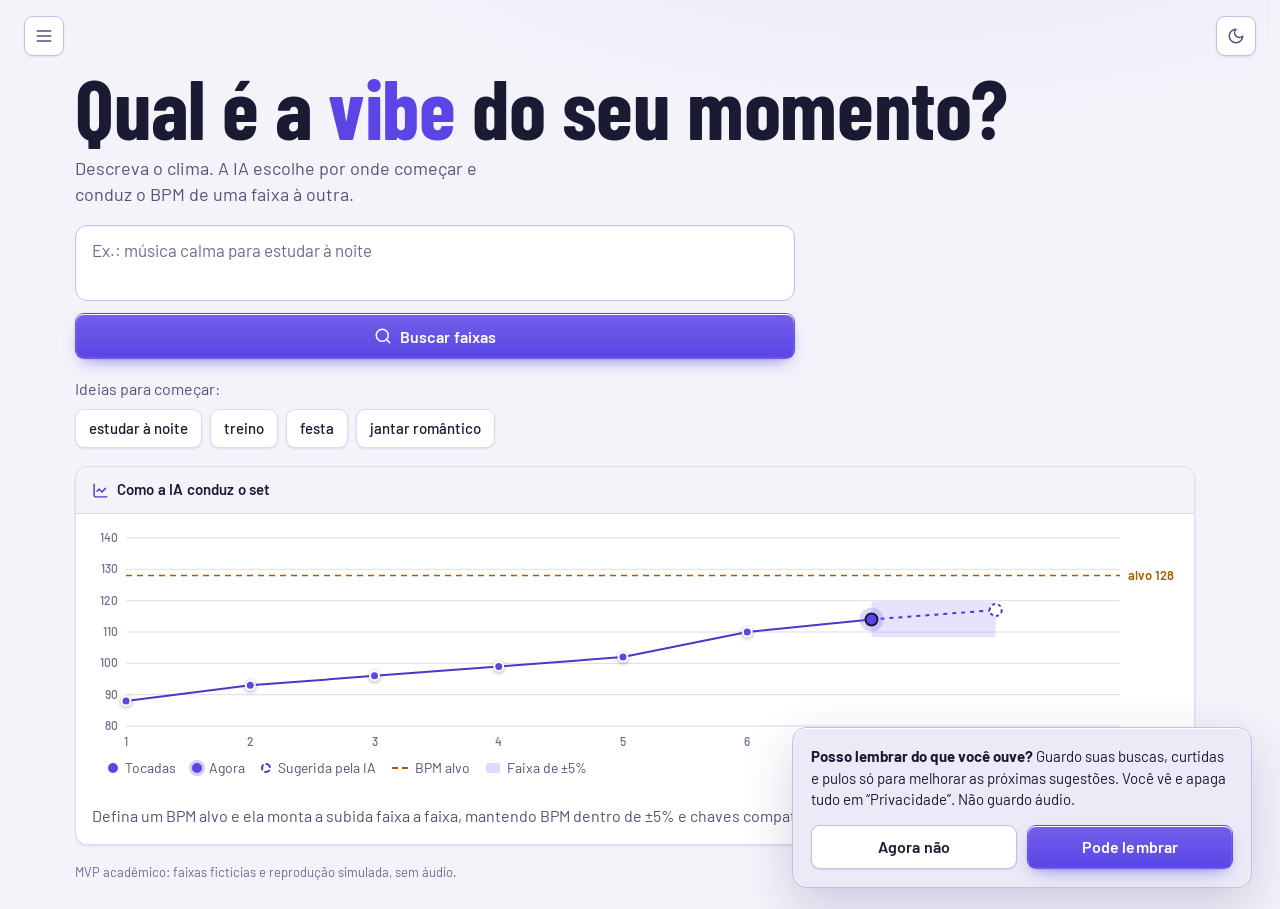
==== static/index.html @ cb81299a "primeira versão" ====
<!doctype html>
<html lang="pt-BR">
<head>
<meta charset="utf-8">
<meta name="viewport" content="width=device-width, initial-scale=1, viewport-fit=cover">
<meta name="theme-color" content="#0e0d1c">
<title>SoulsBPM</title>
<link rel="icon" href="data:image/svg+xml,%3Csvg xmlns='http://www.w3.org/2000/svg' viewBox='0 0 32 32'%3E%3Crect width='32' height='32' rx='8' fill='%237a66ff'/%3E%3Cg stroke='%230e0d1c' stroke-width='2.6' stroke-linecap='round'%3E%3Cpath d='M8 14v4M12 10v12M16 7v18M20 11v10M24 14v4'/%3E%3C/g%3E%3C/svg%3E">
<script>
/* aplica o tema antes de pintar a página (evita o "piscar"): preferência salva ou a do sistema */
(function(){var t=null;try{t=localStorage.getItem("souls_tema")}catch(e){}
if(t!=="claro"&&t!=="escuro")t=matchMedia("(prefers-color-scheme: light)").matches?"claro":"escuro";
document.documentElement.dataset.tema=t;
document.querySelector('meta[name="theme-color"]').setAttribute("content",t==="claro"?"#f4f3fa":"#0e0d1c");})();
</script>
<link rel="stylesheet" href="/static/style.css">
</head>
<body>
<div class="app" id="shell">
  <button class="menu-btn menu-abrir" id="menu-abrir" type="button" aria-controls="tabs" aria-expanded="false" aria-label="Abrir menu"><span class="ico" data-i="menu"></span></button>
  <div class="menu-veu" id="menu-veu" aria-hidden="true"></div>
  <nav class="tabs" id="tabs" aria-label="Navegação">
    <div class="side-top">
      <div class="side-logo" id="side-logo"></div>
      <button class="menu-btn" id="menu-toggle" type="button" aria-controls="tabs" aria-expanded="false" aria-label="Fechar menu"><span class="ico" data-i="menu"></span></button>
    </div>
    <button class="tab" id="tab-buscar" data-tab="buscar"><span class="ico" data-i="search"></span><span class="tab-t">Buscar</span></button>
    <button class="tab" id="tab-playlists" data-tab="playlists"><span class="ico" data-i="list"></span><span class="tab-t">Playlists</span></button>
    <button class="tab" id="tab-priv" data-tab="priv"><span class="ico" data-i="shield"></span><span class="tab-t">Privacidade</span></button>
  </nav>
  <button class="tema-btn tema-topo tema-fixo" id="tab-tema" type="button"></button>
  <main class="tela" id="app" aria-live="polite"></main>
  <div class="sheet" id="consent" hidden>
    <p><strong>Posso lembrar do que você ouve?</strong> Guardo suas buscas, curtidas e pulos só para melhorar as
    próximas sugestões. Você vê e apaga tudo em “Privacidade”. Não guardo áudio.</p>
    <div class="linha">
      <button class="btn btn-sec" id="consent-nao">Agora não</button>
      <button class="btn btn-pri" id="consent-sim">Pode lembrar</button>
    </div>
  </div>
</div>

<dialog id="dlg-priv">
  <h3>Privacidade e perfil</h3>
  <p class="mudo" id="priv-estado"></p>
  <p class="mudo" id="credito" hidden>BPM e tom das músicas: <a href="https://getsongbpm.com" target="_blank" rel="noopener">GetSongBPM</a></p>
  <div id="priv-perfil" class="info-box"></div>
  <div class="linha col">
    <button class="btn btn-sec" id="priv-zerar">Zerar perfil aprendido</button>
    <button class="btn btn-sec" id="priv-apagar">Apagar histórico</button>
    <button class="btn btn-pri" id="priv-fechar">Fechar</button>
  </div>
</dialog>
<dialog id="dlg-conf">
  <h3 id="conf-tit"></h3>
  <p class="mudo" id="conf-txt"></p>
  <div class="linha col">
    <button class="btn btn-pri" id="conf-no" type="button"></button>
    <button class="btn btn-sec" id="conf-ok" type="button"></button>
  </div>
</dialog>
<script>fetch("/api/health").then(r => r.json()).then(h => { if (h.ao_vivo) document.getElementById("credito").hidden = false; }).catch(() => {});</script>
<script src="/static/app.js"></script>
</body>
</html>
---- static/style.css ----
/* SoulsBPM — console de DJ.
   Noite violeta, índigo da marca para ações, âmbar só para BPM e alvo (como o visor de um CDJ).
   Barlow Condensed nos números, Barlow no resto. Celular: coluna única com abas embaixo.
   PC: barra lateral + painéis lado a lado. */
@font-face{font-family:Barlow;font-weight:400;font-display:swap;src:url(fonts/barlow-latin-400-normal.woff2) format("woff2")}
@font-face{font-family:Barlow;font-weight:500;font-display:swap;src:url(fonts/barlow-latin-500-normal.woff2) format("woff2")}
@font-face{font-family:Barlow;font-weight:600;font-display:swap;src:url(fonts/barlow-latin-600-normal.woff2) format("woff2")}
@font-face{font-family:Barlow;font-weight:700;font-display:swap;src:url(fonts/barlow-latin-700-normal.woff2) format("woff2")}
@font-face{font-family:"Barlow Condensed";font-weight:500;font-display:swap;src:url(fonts/barlow-condensed-latin-500-normal.woff2) format("woff2")}
@font-face{font-family:"Barlow Condensed";font-weight:600;font-display:swap;src:url(fonts/barlow-condensed-latin-600-normal.woff2) format("woff2")}
@font-face{font-family:"Barlow Condensed";font-weight:700;font-display:swap;src:url(fonts/barlow-condensed-latin-700-normal.woff2) format("woff2")}
:root{
  --noite:#0e0d1c; --painel:#17162e; --painel-2:#1f1d3b; --linha:#2b2a52; --linha-forte:#3d3b6e;
  --texto:#ecebfa; --mudo:#a09ec8; --apagado:#6f6d9c;
  --indigo:#7a66ff; --indigo-2:#6652f0; --indigo-claro:#b3a8ff;
  --ambar:#ffb347; --ok:#3ddc97; --risco:#ff6b4a;
  --fonte:Barlow,system-ui,-apple-system,"Segoe UI",Roboto,Arial,sans-serif;
  --num:"Barlow Condensed",Barlow,"Arial Narrow",sans-serif;
  --r-painel:10px; --r-ctl:7px;
  --noite-t:#0e0d1c00; --glow-s:0 0 22px #ffb34740; --glow-g:0 0 28px #ffb34745; --erro-txt:#ffb4a3; --contorno:#fff;
  --sombra-sheet:0 18px 50px #000a; --sombra-dlg:0 24px 70px #000b; --veu:#05040dcc;
  color-scheme:dark;
}
/* tema claro: papel frio com o mesmo índigo; âmbar mais escuro para o BPM continuar legível (contraste >= 4,5:1) */
:root[data-tema="claro"]{
  --noite:#f4f3fa; --painel:#ffffff; --painel-2:#ebeaf6; --linha:#dcdaee; --linha-forte:#c3c0e0;
  --texto:#1b1a33; --mudo:#55527a; --apagado:#6d6a96;
  --indigo:#5b45e6; --indigo-2:#4a36d0; --indigo-claro:#4b38c9;
  --ambar:#a85d00; --ok:#2bb37c; --risco:#d6452a;
  --noite-t:#f4f3fa00; --glow-s:none; --glow-g:none; --erro-txt:#b3321b; --contorno:#1b1a33;
  --sombra-sheet:0 18px 50px #2a267033; --sombra-dlg:0 24px 70px #2a267040; --veu:#1b1a3377;
  color-scheme:light;
}
*{box-sizing:border-box}
html,body{margin:0;min-height:100%}
body{background:var(--noite);color:var(--texto);font:400 16px/1.45 var(--fonte);-webkit-font-smoothing:antialiased;-webkit-tap-highlight-color:transparent}
button{font:inherit;color:inherit;cursor:pointer}
button:disabled{opacity:.4;cursor:default}
:focus-visible{outline:2px solid var(--indigo-claro);outline-offset:2px}
h1,h2,h3,p{margin:0}
.mudo{color:var(--mudo)}
.ic,.ico svg{width:18px;height:18px;stroke:currentColor;fill:none;stroke-width:2;stroke-linecap:round;stroke-linejoin:round;display:block;flex:none}

/* ---------- estrutura ---------- */
.app{min-height:100vh;min-height:100dvh;display:flex;flex-direction:column}
.tela{order:1;flex:1;width:100%;max-width:1200px;margin:0 auto;padding:18px 18px 20px;display:flex;flex-direction:column;gap:16px;min-width:0}
body:not(.tecnico) .so-tec{display:none!important}
body:not(.tecnico) .th,body:not(.tecnico) .tr{grid-template-columns:48px minmax(0,1fr) 96px}

/* menu lateral: sempre à esquerda. No PC, largo com ícone + texto; no celular, uma faixa estreita só com ícones */
.app{flex-direction:row}
.tabs{order:0;position:sticky;top:0;z-index:10;display:flex;flex-direction:column;align-items:stretch;gap:6px;width:60px;flex:none;height:100vh;height:100dvh;overflow-y:auto;background:var(--painel);border-right:1px solid var(--linha);padding:calc(14px + env(safe-area-inset-top)) 8px calc(14px + env(safe-area-inset-bottom))}
.side-logo{display:flex;align-items:center;justify-content:center;padding:0 0 14px}
.side-logo svg{width:30px;height:30px}
.tab-t{position:absolute;width:1px;height:1px;overflow:hidden;clip:rect(0 0 0 0);white-space:nowrap}
.tab{flex:none;min-height:48px;border:0;background:none;display:flex;align-items:center;justify-content:center;color:var(--apagado);position:relative;border-radius:var(--r-ctl);font-weight:600}
.tab:hover{background:var(--painel)}
.tab.ativa{color:var(--texto);background:var(--painel-2)}
.tab.ativa::before{content:"";position:absolute;top:10px;bottom:10px;left:-8px;width:3px;border-radius:0 3px 3px 0;background:var(--indigo)}
.tela{padding:62px 14px 20px}
@media (min-width:900px){
  .tabs{width:232px;padding:26px 14px;gap:4px;overflow-y:visible}
  .side-logo{justify-content:flex-start;gap:10px;padding:0 10px 26px;font:700 26px/1 var(--num);letter-spacing:.01em}
  .tab-t{position:static;width:auto;height:auto;overflow:visible;clip:auto}
  .tab{justify-content:flex-start;gap:12px;min-height:44px;padding:0 12px;font-size:15px}
  .tab.ativa::before{left:0}
  .tela{padding:62px 40px 28px;gap:18px}
}

/* botão de tema: um só, fixo no canto superior direito, discreto */
.tema-topo{position:fixed;top:calc(12px + env(safe-area-inset-top));right:calc(14px + env(safe-area-inset-right));z-index:20;display:inline-flex;align-items:center;justify-content:center;flex:none;width:40px;height:40px;padding:0;border:1px solid var(--linha-forte);border-radius:var(--r-ctl);background:var(--painel);color:var(--mudo)}
.tema-topo:hover{color:var(--texto);background:var(--painel-2)}
.tema-topo .tema-l{display:none}
@media (min-width:900px){.tema-topo{top:16px;right:24px}}

/* ---------- controles ---------- */
.btn{display:inline-flex;align-items:center;justify-content:center;gap:8px;min-height:46px;padding:0 20px;border-radius:var(--r-ctl);border:1px solid transparent;background:none;font-weight:600;font-size:16px;text-decoration:none;white-space:nowrap}
.btn-pri{background:var(--indigo);color:#fff}
.btn-pri:hover:not(:disabled){background:var(--indigo-2)}
.btn-sec{border-color:var(--linha-forte);color:var(--texto)}
.btn-sec:hover:not(:disabled){background:var(--painel-2)}
.btn.cheio{width:100%}
.pequeno{min-height:38px;padding:0 14px;font-size:15px}
.link-sub{background:none;border:0;color:var(--indigo-claro);font-weight:600;padding:10px;min-height:44px;text-decoration:underline;text-underline-offset:3px}
.link-sub:disabled{color:var(--apagado)}
.back{display:inline-flex;align-items:center;gap:2px;min-height:40px;padding:0 14px 0 6px;border:0;border-radius:var(--r-ctl);background:none;color:var(--mudo);font-weight:600}
.back:hover{color:var(--texto);background:var(--painel)}
.back .ic{width:22px;height:22px}
.topbar{display:flex;align-items:center;gap:10px;min-height:44px}
.topbar .sp{flex:1}
.chave{display:flex;align-items:center;gap:8px;min-height:40px;color:var(--mudo);font-size:14px;font-weight:600;cursor:pointer;user-select:none}
.chave input{position:absolute;opacity:0;pointer-events:none}
.chave .sw{width:34px;height:20px;border-radius:99px;background:var(--linha-forte);position:relative;transition:background .15s}
.chave .sw::after{content:"";position:absolute;top:3px;left:3px;width:14px;height:14px;border-radius:50%;background:#fff;transition:left .15s}
.chave input:checked+.sw{background:var(--indigo)}
.chave input:checked+.sw::after{left:17px}
.chave input:focus-visible+.sw{outline:2px solid var(--indigo-claro);outline-offset:2px}
textarea,input[type=text]{width:100%;background:var(--painel);border:1px solid var(--linha-forte);border-radius:var(--r-painel);padding:14px 16px;font:inherit;font-size:17px;color:var(--texto);resize:none}
textarea{height:116px}
textarea::placeholder,input::placeholder{color:var(--apagado)}
textarea:focus,input[type=text]:focus{outline:none;border-color:var(--indigo);box-shadow:0 0 0 3px #7a66ff40}
.chips{display:flex;flex-wrap:wrap;gap:8px}
.chip{background:var(--painel);border:1px solid var(--linha);color:var(--texto);border-radius:var(--r-ctl);padding:8px 13px;font-size:15px;font-weight:500;min-height:38px}
.chip:hover{border-color:var(--indigo);background:var(--painel-2)}
.chip.mini{min-height:0;padding:1px 8px;font-size:13px;color:var(--mudo);cursor:default;border-radius:5px}
.chip.mini:hover{border-color:var(--linha);background:var(--painel)}
.chip .x{margin-left:6px;opacity:.6}
.chip.add{border-style:dashed;color:var(--mudo)}
input.tag-in{width:140px;padding:7px 12px;font-size:15px;border-radius:var(--r-ctl)}
.aviso{background:var(--painel);border:1px solid var(--linha);border-left:3px solid var(--indigo);border-radius:var(--r-ctl);padding:10px 14px;font-size:15px;color:var(--indigo-claro)}
.aviso.erro{border-left-color:var(--risco);color:var(--erro-txt)}

/* ---------- painéis ---------- */
.painel{background:var(--painel);border:1px solid var(--linha);border-radius:var(--r-painel);min-width:0}
.ph{display:flex;align-items:center;gap:8px;padding:12px 16px;border-bottom:1px solid var(--linha);font-weight:600;font-size:15px}
.ph .ic{color:var(--indigo-claro);width:17px;height:17px}
.ph .fim-ph{margin-left:auto;font-weight:500;font-size:14px;color:var(--mudo)}
.pb{padding:16px}

/* ---------- tela inicial ---------- */
.hero{display:flex;flex-direction:column;gap:10px;padding-top:6px}
.hero h1{font:700 clamp(46px,9vw,84px)/.92 var(--num);letter-spacing:-.005em}
.hero h1 .vibe{color:var(--indigo)}
.hero p{max-width:46ch;color:var(--mudo);font-size:18px}
#f-busca{display:flex;flex-direction:column;gap:12px;max-width:720px}
.exemplos{display:flex;flex-direction:column;gap:8px}
.demo .legenda{padding:0 16px 14px}
.rodape-nota{font-size:13px;color:var(--apagado)}

/* ---------- carregando, vazio ---------- */
.centro-tela{flex:1;display:flex;flex-direction:column;align-items:center;justify-content:center;text-align:center;gap:14px;padding:40px 10px}
.logo{display:flex;align-items:center;gap:10px;font:700 30px/1 var(--num)}
.logo svg{width:38px;height:38px}
.indet{width:220px;height:4px;background:var(--linha);border-radius:99px;overflow:hidden;position:relative}
.indet i{position:absolute;inset:0 auto 0 0;width:35%;background:var(--indigo);border-radius:99px;animation:vai 1s ease-in-out infinite alternate}
@keyframes vai{to{left:65%}}
.circ{width:54px;height:54px;border-radius:50%;background:var(--painel-2);color:var(--indigo-claro);display:grid;place-items:center}
.circ .ic{width:24px;height:24px}
.circ.ok{background:var(--ok);color:#06251a}

/* ---------- chave Camelot, energia, capa, onda ---------- */
.k{display:inline-grid;place-items:center;min-width:38px;height:24px;padding:0 7px;border-radius:5px;background:var(--k);color:#0e0d1c;font:700 16px/1 var(--num);letter-spacing:.02em}
.k.g{height:30px;min-width:46px;font-size:21px;border-radius:6px}
.en{display:inline-flex;align-items:flex-end;gap:2px;height:16px}
.en i{width:4px;border-radius:1px;background:var(--linha-forte)}
.en i:nth-child(1){height:6px}.en i:nth-child(2){height:8px}.en i:nth-child(3){height:10px}.en i:nth-child(4){height:13px}.en i:nth-child(5){height:16px}
.en i.on{background:var(--indigo-claro)}
.bpm-v{font:600 24px/1 var(--num);color:var(--ambar);font-variant-numeric:tabular-nums}
.capa{flex:none;position:relative;width:72px;height:72px;border-radius:8px;background:linear-gradient(var(--a,135deg),var(--k,#4a3fb8),#1a1838 88%);display:grid;place-items:center;color:#ffffffb0;overflow:hidden}
.capa .ic{width:26px;height:26px;stroke-width:1.6}
.capa.m{width:44px;height:44px}.capa.m .ic{width:18px;height:18px}
.capa.p{width:56px;height:56px}
.eq{position:absolute;left:7px;bottom:7px;display:flex;align-items:flex-end;gap:2px;height:14px}
.eq i{width:3px;background:#fff;border-radius:1px;animation:eq .9s ease-in-out infinite alternate}
.eq i:nth-child(1){height:60%;animation-delay:-.2s}.eq i:nth-child(2){height:100%;animation-delay:-.5s}
.eq i:nth-child(3){height:45%;animation-delay:-.1s}.eq i:nth-child(4){height:25%;animation-delay:-.7s}
.eq.parado i{animation:none}
@keyframes eq{to{transform:scaleY(.35);transform-origin:bottom}}
.onda{position:relative;height:64px;margin-top:16px}
.onda svg{position:absolute;inset:0;width:100%;height:100%}
.onda .base{fill:var(--linha-forte)}
.onda .on{fill:var(--indigo);clip-path:inset(0 100% 0 0)}
.tempos{display:flex;justify-content:space-between;color:var(--mudo);font-size:14px;margin-top:6px;font-variant-numeric:tabular-nums}

/* ---------- biblioteca (resultados e playlists) ---------- */
.tabela{display:flex;flex-direction:column}
.th,.tr{display:grid;grid-template-columns:48px minmax(0,1fr) 70px 64px 76px 96px;align-items:center;column-gap:14px;padding:0 16px}
.th{min-height:38px;border-bottom:1px solid var(--linha);color:var(--apagado);font-size:14px;font-weight:600}
.tr{min-height:72px;border-bottom:1px solid var(--linha)}
.tr:last-child{border-bottom:0}
.tr:hover{background:var(--painel-2)}
.tr .tx{min-width:0;display:flex;align-items:center;gap:12px}
.tit{font-weight:600;font-size:17px;line-height:1.2;overflow-wrap:anywhere}
.art{color:var(--mudo);font-size:15px;margin-top:2px}
.tr .meta{display:contents}
.tr .n{color:var(--apagado);font:600 18px var(--num);text-align:center}
.tags-i{color:var(--indigo-claro);font-size:14px;margin-top:2px}
.lista{display:flex;flex-direction:column}
.item{display:flex;align-items:center;gap:14px;min-height:76px;padding:10px 16px;border:0;border-bottom:1px solid var(--linha);background:none;width:100%;text-align:left;min-width:0}
.item:last-child{border-bottom:0}
.item.clic{cursor:pointer}
.item.clic:hover{background:var(--painel-2)}
.item .tx{flex:1;min-width:0}
.item .seta{color:var(--apagado)}
@media (max-width:719px){
  .th{display:none}
  .tr{grid-template-columns:44px minmax(0,1fr) auto;grid-template-areas:"n t b" "n m b";row-gap:6px;padding:12px 14px;align-items:center}
  .tr .n{grid-area:n}.tr .tx{grid-area:t}.tr .acao{grid-area:b}
  .tr .meta{grid-area:m;display:flex;align-items:center;gap:12px}
  .tr .acao .ic{display:none}
}

/* ---------- Modo DJ ---------- */
.dj{display:grid;gap:16px;grid-template-columns:minmax(0,1fr);grid-template-areas:"now" "traj" "ia"}
.dj>.traj{grid-area:traj}.dj>.deck-now{grid-area:now}.dj>.deck-ia{grid-area:ia}
@media (min-width:900px){.dj{grid-template-columns:minmax(0,1fr) minmax(0,1fr);grid-template-areas:"traj traj" "now ia"}}
.deck-id{display:flex;gap:14px;align-items:flex-start}
.deck-id .tx{flex:1;min-width:0}
.deck-id .tit{font-size:22px;font-weight:700}
.stats{display:flex;align-items:center;flex-wrap:wrap;gap:8px 18px;margin-top:14px}
.stat{display:flex;align-items:baseline;gap:6px}
.stat .u{font-size:14px;color:var(--mudo);font-weight:500}
.stat .bpm-v{font-size:46px;text-shadow:var(--glow-s)}
.delta{font:600 17px var(--num);color:var(--indigo-claro);background:var(--painel-2);border-radius:5px;padding:2px 7px;align-self:center}
.en-l{display:flex;align-items:center;gap:8px;font-size:14px;color:var(--mudo)}

/* trajetória + controle de BPM */
.traj-corpo{display:grid;grid-template-columns:minmax(0,1fr);gap:0}
@media (min-width:900px){.traj-corpo{grid-template-columns:minmax(0,1fr) 270px}}
#traj{min-height:190px;padding:10px 8px 4px;min-width:0;overflow:hidden}
#traj svg{display:block;max-width:100%;height:auto}
.legenda{display:flex;flex-wrap:wrap;gap:6px 16px;font-size:14px;color:var(--mudo)}
.legenda span{display:inline-flex;align-items:center;gap:7px}
.legenda i{width:10px;height:10px;border-radius:50%;background:var(--indigo)}
.legenda i.agora{background:var(--indigo);box-shadow:0 0 0 3px #7a66ff55}
.legenda i.ia{background:var(--painel);border:2px dashed var(--indigo-claro)}
.legenda i.alvo{width:16px;height:0;border-radius:0;background:none;border-top:2px dashed var(--ambar)}
.legenda i.faixa{width:14px;height:10px;border-radius:2px;background:#7a66ff40}
.g-grid{stroke:var(--linha);stroke-width:1}
.g-lbl{fill:var(--apagado);font:500 12px var(--fonte)}
.g-alvo{stroke:var(--ambar);stroke-width:1.5;stroke-dasharray:6 5}
.g-alvo-l{fill:var(--ambar);font:600 13px var(--fonte)}
.g-faixa{fill:#7a66ff2e}
.g-linha{fill:none;stroke:var(--indigo-claro);stroke-width:2;stroke-linejoin:round}
.g-prox-l{fill:none;stroke:var(--indigo-claro);stroke-width:2;stroke-dasharray:4 5}
.g-pt{fill:var(--indigo);stroke:var(--painel);stroke-width:2}
.g-agora{fill:var(--indigo);stroke:var(--contorno);stroke-width:2}
.g-halo{fill:#7a66ff44}
.g-prox{fill:var(--painel);stroke:var(--indigo-claro);stroke-width:2;stroke-dasharray:3 3}
.g-prox-n{animation:ping 1.1s ease-out 1}
@keyframes ping{from{transform:scale(1.9);opacity:0}}
.g-prox-n{transform-box:fill-box;transform-origin:center}
.ctl{display:flex;flex-direction:column;align-items:center;gap:6px;padding:16px;border-top:1px solid var(--linha);text-align:center}
@media (min-width:900px){.ctl{border-top:0;border-left:1px solid var(--linha);justify-content:center}}
.ctl-n{font:700 84px/.9 var(--num);color:var(--ambar);text-shadow:var(--glow-g);font-variant-numeric:tabular-nums}
.ctl-l{font-size:15px;color:var(--mudo);font-weight:500}
.ctl-btns{display:flex;gap:10px;width:100%;margin:8px 0 2px}
.ctl-btns .btn{flex:1;min-height:56px;font:600 24px var(--num)}
.ctl-nota{font-size:14px;color:var(--mudo);max-width:30ch}
.ctl .link-sub{padding:4px;min-height:36px;font-size:15px}

/* próxima sugerida */
.ia-topo{display:flex;align-items:flex-start;gap:14px}
.anel{position:relative;width:68px;height:68px;flex:none}
.anel svg{width:100%;height:100%;transform:rotate(-90deg)}
.anel circle{fill:none;stroke-width:6}
.anel .f{stroke:var(--linha)}
.anel .v{stroke:var(--cor,var(--indigo));stroke-linecap:round}
.anel b{position:absolute;inset:0;display:grid;place-items:center;font:700 22px var(--num)}
.selo{display:inline-flex;align-items:center;gap:7px;font-size:15px;font-weight:600;margin-top:12px}
.selo::before{content:"";width:9px;height:9px;border-radius:50%;background:var(--cor)}
.selo.combina_bem{--cor:var(--ok)}.selo.ok{--cor:var(--indigo-claro)}.selo.arriscada{--cor:var(--risco)}
.selo .ic{display:none}
.motivos{display:grid;grid-template-columns:minmax(0,1fr) auto;gap:14px;align-items:center;margin-top:14px;padding-top:14px;border-top:1px solid var(--linha)}
.motivos .t{font-weight:600;font-size:15px;margin-bottom:6px}
.motivos ul{margin:0;padding:0;list-style:none;display:flex;flex-direction:column;gap:5px;font-size:15px;color:var(--mudo)}
.motivos li{position:relative;padding-left:16px}
.motivos li::before{content:"";position:absolute;left:0;top:.6em;width:7px;height:2px;background:var(--indigo)}
.roda{width:96px;height:96px}
.nota-risco{font-size:15px;color:var(--erro-txt);margin-top:12px}
.deck-ia .btn.troca{margin-top:16px;width:100%}
.dica{background:var(--painel);border:1px solid var(--ambar);border-radius:var(--r-painel);padding:14px 16px}
.dica p{margin:4px 0 12px;color:var(--mudo)}
details.dev{font-size:13px;color:var(--apagado)}
details.dev summary{cursor:pointer;padding:6px 0}
details.dev div{margin-top:2px;word-break:break-word}

/* barra de ações do Modo DJ */
.transporte{position:sticky;bottom:0;z-index:5;margin-top:auto;display:flex;gap:10px;padding:14px 0 calc(14px + env(safe-area-inset-bottom));background:linear-gradient(to top,var(--noite) 72%,var(--noite-t))}
.transporte .btn{min-height:56px;font-size:17px;padding:0 18px}
.transporte .btn-pri{flex:1;font-size:18px}
.transporte .btn .ic{width:20px;height:20px}
@media (max-width:559px){.transporte{gap:6px}.transporte .btn{min-width:0;padding:0 8px;gap:5px;font-size:15px;min-height:54px}.transporte .btn .ic{width:18px;height:18px}.transporte .rot-s{display:none}.transporte .btn-pri{flex:1 1 auto;font-size:17px}}
@media (min-width:900px){.transporte .btn-pri{flex:0 1 280px;margin-left:auto}}

/* salvar, playlist ---------------------------------------------------- */
.campo-l{font-size:15px;color:var(--mudo);font-weight:500;margin-bottom:-4px}
#f-salvar{display:flex;flex-direction:column;gap:14px;max-width:760px}
.link-box{background:var(--painel);border:1px solid var(--linha);border-radius:var(--r-ctl);padding:13px 16px;color:var(--indigo-claro);font-weight:500;word-break:break-all}
.card-pl{background:var(--painel);border:1px solid var(--linha);border-radius:var(--r-painel);padding:14px 16px}
.fim{margin-top:auto;display:flex;flex-direction:column;gap:10px;padding-top:10px;max-width:460px;width:100%}
.vazio{padding:36px 12px;text-align:center;color:var(--mudo)}
.titulo-p{font:700 clamp(34px,6vw,52px)/1 var(--num)}

/* aviso de consentimento, diálogos, toast */
.sheet{position:fixed;left:72px;right:12px;bottom:calc(12px + env(safe-area-inset-bottom));max-width:460px;margin:0 auto;background:var(--painel-2);border:1px solid var(--linha-forte);border-radius:var(--r-painel);padding:18px;box-shadow:var(--sombra-sheet);z-index:30}
.sheet p{font-size:15px}
.linha{display:flex;gap:10px;margin-top:14px}
.linha .btn{flex:1;min-height:44px}
.linha.col{flex-direction:column}
.linha.col .btn{flex:none}
dialog{border:1px solid var(--linha-forte);border-radius:var(--r-painel);padding:22px;max-width:400px;width:calc(100% - 32px);background:var(--painel-2);color:var(--texto);box-shadow:var(--sombra-dlg)}
dialog::backdrop{background:var(--veu)}
dialog h3{font:700 26px/1.1 var(--num);margin-bottom:6px}
.info-box{background:var(--painel);border:1px solid var(--linha);border-radius:var(--r-ctl);padding:10px 12px;margin:12px 0;font-size:15px}
.toast{position:fixed;left:calc(50% + 30px);bottom:calc(24px + env(safe-area-inset-bottom));transform:translateX(-50%);background:var(--texto);color:var(--noite);padding:11px 18px;border-radius:var(--r-ctl);font-weight:600;z-index:60;max-width:90vw;text-align:center;box-shadow:0 10px 30px #0008}
@media (min-width:900px){.toast{left:50%;bottom:32px}.sheet{left:auto;right:28px;margin:0}}

/* ===== Animações e microinterações (apenas movimento; não alteram cores, layout ou textos) ===== */
:root{--ease:cubic-bezier(.22,.7,.2,1);--t-rapido:.14s;--t-medio:.22s}
.btn,.chip,.tab,.back,.tema-topo,.item,.tr,.th{transition:background-color var(--t-medio) var(--ease),color var(--t-medio) var(--ease),border-color var(--t-medio) var(--ease),box-shadow var(--t-medio) var(--ease),transform var(--t-rapido) var(--ease),opacity var(--t-medio) var(--ease)}
.btn:hover,.chip:hover{transform:translateY(-1px)}
.btn:active,.chip:active,.tab:active,.back:active,.tema-topo:active{transform:scale(.96);transition-duration:.08s}
.item.clic:active,.tr:active{background:var(--painel-2)}
.tab .ico,.tema-topo svg,.back svg,.btn svg{transition:transform var(--t-medio) var(--ease)}
.tab:hover .ico{transform:translateY(-1px) scale(1.06)}
.back:hover svg{transform:translateX(-2px)}
.tema-topo:hover svg,.tema-btn:hover svg{transform:rotate(18deg)}
.item .seta{transition:transform var(--t-medio) var(--ease),color var(--t-medio) var(--ease)}
.item.clic:hover .seta{transform:translateX(3px)}
.chave .sw,.chave .sw::after{transition-timing-function:var(--ease);transition-duration:.2s}
.chave:active .sw::after{width:17px}
:focus-visible{transition:outline-offset .15s var(--ease)}
/* entrada de tela: cada render cria elementos novos, então a animação roda sozinha a cada troca */
@keyframes entra{from{opacity:0;transform:translateY(10px)}to{opacity:1;transform:none}}
@keyframes aparece{from{opacity:0}to{opacity:1}}
@keyframes escala-entra{from{opacity:0;transform:translateY(8px) scale(.97)}to{opacity:1;transform:none}}
@keyframes escala-sai{to{opacity:0;transform:translateY(6px) scale(.97)}}
@keyframes fade-sai{to{opacity:0}}
@keyframes sobe{from{opacity:0;transform:translateY(16px)}to{opacity:1;transform:none}}
@keyframes toast-in{from{opacity:0;transform:translate(-50%,10px)}to{opacity:1;transform:translate(-50%,0)}}
@keyframes toast-out{to{opacity:0;transform:translate(-50%,8px)}}
@keyframes anel-in{from{stroke-dasharray:0 200}}
#app>*{animation:entra .34s var(--ease) both}
#app>*:nth-child(2){animation-delay:.04s}
#app>*:nth-child(3){animation-delay:.08s}
#app>*:nth-child(n+4){animation-delay:.12s}
#app>.topbar{animation-name:aparece;animation-duration:.25s}
.tr,.item{animation:entra .32s var(--ease) both}
.tr:nth-child(2),.item:nth-child(2){animation-delay:.04s}
.tr:nth-child(3),.item:nth-child(3){animation-delay:.08s}
.tr:nth-child(4),.item:nth-child(4){animation-delay:.12s}
.tr:nth-child(5),.item:nth-child(5){animation-delay:.16s}
.tr:nth-child(n+6),.item:nth-child(n+6){animation-delay:.2s}
.anel .v{animation:anel-in .8s var(--ease) .1s both}
#barra{transition:clip-path .25s linear}
/* modais */
dialog[open]{animation:escala-entra .26s var(--ease)}
dialog[open]::backdrop{animation:aparece .26s var(--ease)}
dialog.fechando{animation:escala-sai .18s ease-in forwards}
dialog.fechando::backdrop{animation:fade-sai .18s ease-in forwards}
.sheet:not([hidden]){animation:sobe .36s var(--ease) .15s both}
.toast{animation:toast-in .26s var(--ease) both}
.toast.sai{animation:toast-out .22s ease-in forwards}
@media (prefers-reduced-motion:reduce){*,*::before,*::after{animation:none!important;transition:none!important}}

/* ==========================================================================
   REFINAMENTO VISUAL — design system (camada final; usa só os tokens acima)
   Elevação, estados, controles nativos, rolagem e acabamento de componentes.
   ========================================================================== */
:root{
  --r-painel:12px; --r-ctl:9px;
  --sombra-1:0 1px 2px #0000005c; --sombra-2:0 10px 26px -10px #000c;
  --brilho:inset 0 1px 0 #ffffff0a;
  --anel-foco:0 0 0 3px color-mix(in srgb,var(--indigo) 34%,transparent);
  --realce:color-mix(in srgb,var(--indigo) 12%,transparent);
  --chevron:url("data:image/svg+xml,%3Csvg xmlns='http://www.w3.org/2000/svg' viewBox='0 0 20 20' fill='none' stroke='%23a09ec8' stroke-width='2' stroke-linecap='round' stroke-linejoin='round'%3E%3Cpath d='M5 8l5 5 5-5'/%3E%3C/svg%3E");
}
:root[data-tema="claro"]{
  --sombra-1:0 1px 2px #2a26701f; --sombra-2:0 12px 28px -12px #2a267050;
  --brilho:inset 0 1px 0 #ffffff;
  --realce:color-mix(in srgb,var(--indigo) 8%,transparent);
  --chevron:url("data:image/svg+xml,%3Csvg xmlns='http://www.w3.org/2000/svg' viewBox='0 0 20 20' fill='none' stroke='%2355527a' stroke-width='2' stroke-linecap='round' stroke-linejoin='round'%3E%3Cpath d='M5 8l5 5 5-5'/%3E%3C/svg%3E");
}

/* base: fundo com profundidade sutil, seleção de texto e foco com a identidade */
body{background:radial-gradient(900px 380px at 72% -140px,var(--realce),transparent 70%) fixed,var(--noite)}
::selection{background:color-mix(in srgb,var(--indigo) 38%,transparent);color:inherit}
:focus-visible{outline:2px solid var(--indigo-claro);outline-offset:2px;border-radius:var(--r-ctl)}
input,textarea,select,button{caret-color:var(--indigo-claro)}
input[type=checkbox],input[type=radio]{accent-color:var(--indigo)}

/* barras de rolagem (página, textarea, diálogos, menu lateral) */
*{scrollbar-width:thin;scrollbar-color:var(--linha-forte) transparent}
@supports not (scrollbar-color:auto){
  ::-webkit-scrollbar{width:10px;height:10px}
  ::-webkit-scrollbar-track{background:transparent}
  ::-webkit-scrollbar-thumb{background:var(--linha-forte);border-radius:99px;border:3px solid transparent;background-clip:content-box}
  ::-webkit-scrollbar-thumb:hover{background:var(--apagado);background-clip:content-box}
}
html{scrollbar-gutter:stable}
@keyframes gira{to{transform:rotate(360deg)}}

/* botões: primário com relevo, secundário em superfície, estados completos */
.btn{position:relative;letter-spacing:.005em;box-shadow:var(--sombra-1)}
.btn-pri{--spin:#fff;background:linear-gradient(180deg,color-mix(in srgb,var(--indigo) 86%,#fff),var(--indigo));
  box-shadow:var(--brilho),inset 0 0 0 1px #ffffff14,var(--sombra-1),0 8px 18px -8px color-mix(in srgb,var(--indigo) 70%,transparent)}
.btn-pri:hover:not(:disabled){background:linear-gradient(180deg,var(--indigo),var(--indigo-2));
  box-shadow:var(--brilho),inset 0 0 0 1px #ffffff14,var(--sombra-1),0 10px 22px -8px color-mix(in srgb,var(--indigo) 80%,transparent)}
.btn-sec{background:var(--painel);border-color:var(--linha-forte)}
.btn-sec:hover:not(:disabled){background:var(--painel-2);border-color:color-mix(in srgb,var(--indigo) 55%,var(--linha-forte))}
.btn:active:not(:disabled){box-shadow:inset 0 1px 3px #0004}
.btn:disabled,.btn[aria-disabled=true]{opacity:.45;cursor:not-allowed;box-shadow:none;filter:saturate(.6);transform:none!important}
.btn[aria-busy=true]{color:transparent!important;pointer-events:none}
.btn[aria-busy=true]>*{opacity:0}
.btn[aria-busy=true]::after{content:"";position:absolute;width:18px;height:18px;border-radius:50%;border:2px solid var(--spin,var(--texto));border-right-color:transparent;animation:gira .7s linear infinite}
.btn.ok{background:color-mix(in srgb,var(--ok) 16%,var(--painel));border-color:var(--ok);color:var(--texto)}
.btn.erro{border-color:var(--risco);color:var(--erro-txt)}
#priv-zerar:hover:not(:disabled),#priv-apagar:hover:not(:disabled){border-color:var(--risco);color:var(--erro-txt);background:color-mix(in srgb,var(--risco) 10%,var(--painel))}
.link-sub:hover:not(:disabled){color:var(--texto)}
.back{border:1px solid transparent}
.back:hover{border-color:var(--linha)}
@media (hover:none){.btn:hover,.chip:hover{transform:none}}

/* campos: input, textarea, select, estados de erro e desabilitado */
textarea,input[type=text],input[type=search],input[type=email],input[type=url],input[type=number],input[type=password],select{
  width:100%;background:var(--painel);border:1px solid var(--linha-forte);border-radius:var(--r-painel);color:var(--texto);
  box-shadow:inset 0 1px 2px #0003;transition:border-color .18s var(--ease),box-shadow .18s var(--ease),background-color .18s var(--ease)}
:root[data-tema="claro"] textarea,:root[data-tema="claro"] input[type=text]{box-shadow:inset 0 1px 2px #2a26700f}
textarea:hover:not(:disabled),input[type=text]:hover:not(:disabled),select:hover:not(:disabled){border-color:color-mix(in srgb,var(--indigo) 45%,var(--linha-forte))}
textarea:focus,input[type=text]:focus,input[type=search]:focus,input[type=email]:focus,input[type=url]:focus,input[type=number]:focus,input[type=password]:focus,select:focus{
  outline:none;border-color:var(--indigo);box-shadow:var(--anel-foco)}
textarea:disabled,input:disabled,select:disabled{opacity:.5;cursor:not-allowed;background:var(--painel-2)}
textarea[aria-invalid=true],input[aria-invalid=true],.invalido{border-color:var(--risco)}
textarea[aria-invalid=true]:focus,input[aria-invalid=true]:focus,.invalido:focus{box-shadow:0 0 0 3px color-mix(in srgb,var(--risco) 30%,transparent)}
select{appearance:none;-webkit-appearance:none;padding:12px 40px 12px 14px;font:inherit;font-size:16px;cursor:pointer;background-image:var(--chevron);background-repeat:no-repeat;background-position:right 14px center;background-size:16px}
select option{background:var(--painel);color:var(--texto)}
textarea{line-height:1.45;scrollbar-width:thin}

/* interruptor (toggle): trilho com profundidade, botão com sombra */
.chave{border-radius:var(--r-ctl);padding:0 4px}
.chave:hover{color:var(--texto)}
.chave .sw{width:38px;height:22px;box-shadow:inset 0 1px 2px #0005;transition:background-color .2s var(--ease),box-shadow .2s var(--ease)}
.chave .sw::after{top:3px;left:3px;width:16px;height:16px;box-shadow:0 1px 3px #0006;transition:left .2s var(--ease),width .12s}
.chave input:checked+.sw{box-shadow:inset 0 1px 2px #0003,0 0 0 3px var(--realce)}
.chave input:checked+.sw::after{left:19px}
.chave:active .sw::after{width:20px}
.chave:active input:checked+.sw::after{left:15px}
.chave input:disabled+.sw{opacity:.45}

/* navegação lateral e botão de tema */
.tabs{box-shadow:1px 0 0 var(--brilho)}
.tab{border:1px solid transparent}
.tab:hover{background:var(--painel-2);color:var(--texto)}
.tab.ativa{background:linear-gradient(90deg,var(--realce),var(--painel-2));border-color:var(--linha);box-shadow:var(--brilho)}
.tab.ativa .ico{color:var(--indigo-claro)}
.tab.ativa::before{box-shadow:0 0 10px color-mix(in srgb,var(--indigo) 70%,transparent)}
.tema-topo{box-shadow:var(--sombra-1);backdrop-filter:blur(8px);-webkit-backdrop-filter:blur(8px)}
.tema-topo:hover{border-color:color-mix(in srgb,var(--indigo) 55%,var(--linha-forte))}

/* painéis, cabeçalhos, tabelas e listas */
.painel,.card-pl,.dica{box-shadow:var(--brilho),var(--sombra-1)}
.painel{overflow:clip}
.ph{background:color-mix(in srgb,var(--painel-2) 55%,transparent);letter-spacing:.01em}
.th{background:color-mix(in srgb,var(--painel-2) 40%,transparent);font-size:12px;letter-spacing:.07em;text-transform:uppercase}
.tr:hover,.item.clic:hover{background:linear-gradient(90deg,var(--realce),var(--painel-2) 60%);box-shadow:inset 2px 0 0 var(--indigo)}
.item:focus-visible,.tr:focus-visible{outline-offset:-2px;border-radius:0}
.tr .n{font-variant-numeric:tabular-nums}
.item .seta{opacity:.7}
.item.clic:hover .seta{opacity:1;color:var(--indigo-claro)}
.vazio{border:1px dashed var(--linha-forte);border-radius:var(--r-painel);margin:12px}

/* chips, selos, badges, capas, avisos */
.chip{box-shadow:var(--sombra-1)}
.chip:hover{box-shadow:0 0 0 3px var(--realce),var(--sombra-1)}
.chip.add:hover{border-style:dashed;color:var(--texto)}
.chip.mini{box-shadow:none}
.k{box-shadow:inset 0 -1px 0 #0003,inset 0 1px 0 #ffffff40}
.capa{box-shadow:inset 0 0 0 1px #ffffff22,var(--sombra-1)}
.delta{border:1px solid var(--linha)}
.selo{padding:4px 11px 4px 9px;border-radius:99px;margin-top:12px;
  background:color-mix(in srgb,var(--cor) 13%,transparent);border:1px solid color-mix(in srgb,var(--cor) 38%,transparent)}
.selo::before{box-shadow:0 0 0 3px color-mix(in srgb,var(--cor) 25%,transparent)}
.aviso{background:color-mix(in srgb,var(--indigo) 9%,var(--painel));box-shadow:var(--sombra-1)}
.aviso.erro{background:color-mix(in srgb,var(--risco) 9%,var(--painel))}
.aviso.ok{border-left-color:var(--ok);background:color-mix(in srgb,var(--ok) 9%,var(--painel));color:var(--texto)}
.dica{background:color-mix(in srgb,var(--ambar) 7%,var(--painel));border-color:color-mix(in srgb,var(--ambar) 55%,var(--linha))}
.link-box{box-shadow:inset 0 1px 2px #0002;user-select:all}
.info-box{background:color-mix(in srgb,var(--painel) 70%,var(--noite))}
.indet{background:var(--linha);box-shadow:inset 0 1px 1px #0003}
.indet i{background:linear-gradient(90deg,var(--indigo-2),var(--indigo-claro))}
.circ{box-shadow:inset 0 0 0 1px var(--linha),var(--sombra-1)}
.skel{border-radius:var(--r-ctl);background:linear-gradient(100deg,var(--painel-2) 30%,var(--linha) 50%,var(--painel-2) 70%) 0 0/200% 100%;animation:brilha 1.3s linear infinite}
@keyframes brilha{to{background-position:-200% 0}}

/* detalhes técnicos (<details>): marcador próprio no lugar do nativo */
details.dev summary{list-style:none;display:flex;align-items:center;gap:6px;border-radius:var(--r-ctl);transition:color .15s}
details.dev summary::-webkit-details-marker{display:none}
details.dev summary::before{content:"";width:6px;height:6px;border-right:2px solid currentColor;border-bottom:2px solid currentColor;transform:rotate(-45deg);transition:transform .2s var(--ease)}
details.dev[open] summary::before{transform:rotate(45deg)}
details.dev summary:hover{color:var(--mudo)}

/* barra de ações, consentimento, diálogos e toast */
.transporte .btn-pri{box-shadow:var(--brilho),var(--sombra-1),0 10px 24px -8px color-mix(in srgb,var(--indigo) 75%,transparent)}
.sheet{border-radius:14px;backdrop-filter:blur(10px);-webkit-backdrop-filter:blur(10px);box-shadow:var(--brilho),var(--sombra-sheet)}
dialog{border-radius:14px;padding:24px;max-height:calc(100dvh - 32px);overflow:auto;box-shadow:var(--brilho),var(--sombra-dlg)}
dialog::backdrop{backdrop-filter:blur(3px);-webkit-backdrop-filter:blur(3px)}
dialog h3{padding-bottom:10px;margin-bottom:10px;border-bottom:1px solid var(--linha)}
.toast{border-radius:var(--r-ctl);box-shadow:var(--sombra-2);border:1px solid color-mix(in srgb,var(--noite) 20%,transparent)}
.toast.ok{border-left:4px solid var(--ok)}
.toast.erro{border-left:4px solid var(--risco)}

/* gráfico: tooltips/pontos com mais clareza */
.g-pt{filter:drop-shadow(0 1px 2px #0005)}
.g-linha{stroke-linecap:round}

/* telas pequenas: alvos de toque confortáveis e sem hover "preso" */
@media (max-width:559px){
  dialog{padding:20px;border-radius:14px}
  .painel,.card-pl{border-radius:var(--r-painel)}
  textarea,input[type=text],select{font-size:16px}
}
@media (prefers-reduced-motion:reduce){.btn[aria-busy=true]::after{animation:gira 1.6s linear infinite!important}}

/* ==========================================================================
   MENU LATERAL — fechado por padrão em qualquer tela; o botão ☰ abre um painel sobre o conteúdo
   ========================================================================== */
:root{--menu-l:232px;--menu-c:64px;--t-menu:.28s}
.tabs{box-shadow:none;padding-left:10px;padding-right:10px}
.side-top{display:flex;align-items:center;justify-content:space-between;gap:8px;padding:0 0 22px}
.side-top .side-logo{padding:0 0 0 7px;gap:10px;justify-content:flex-start;min-width:0;font:700 26px/1 var(--num);letter-spacing:.01em}
.side-logo .tab-t,.tab-t{position:static;width:auto;height:auto;clip:auto;overflow:hidden;white-space:nowrap;max-width:170px;opacity:1;
  transition:max-width var(--t-menu) var(--ease),padding var(--t-menu) var(--ease),opacity .18s var(--ease)}
.tab{justify-content:flex-start;gap:0;padding:0 13px;min-height:44px;font-size:15px}
.tab .tab-t{padding-left:12px}
.side-logo .tab-t{padding-left:0}
.tab.ativa::before{left:0}

/* botão ⋯ */
.menu-btn{position:relative;flex:none;display:inline-grid;place-items:center;width:34px;height:34px;padding:0;border:1px solid transparent;border-radius:var(--r-ctl);background:none;color:var(--apagado)}
.menu-btn:hover{background:var(--painel-2);color:var(--texto);border-color:var(--linha)}
.menu-btn:active{transform:scale(.94)}
.menu-btn .ic{width:20px;height:20px}
.menu-abrir{display:none;position:fixed;top:calc(12px + env(safe-area-inset-top));left:calc(14px + env(safe-area-inset-left));z-index:20;width:40px;height:40px;
  border-color:var(--linha-forte);background:var(--painel);color:var(--mudo);box-shadow:var(--sombra-1);backdrop-filter:blur(8px);-webkit-backdrop-filter:blur(8px)}
.menu-veu{display:none}

/* painel lateral sobre o conteúdo, em qualquer tela (a página usa a largura toda) */
@media screen{
  .tabs{position:fixed;top:0;bottom:0;left:0;height:auto;width:min(280px,84vw);z-index:40;padding:calc(18px + env(safe-area-inset-top)) 12px calc(18px + env(safe-area-inset-bottom));
    overflow-y:auto;transform:translateX(-102%);visibility:hidden;
    transition:transform var(--t-menu) var(--ease),visibility 0s linear var(--t-menu),box-shadow var(--t-menu) var(--ease)}
  .menu-aberto .tabs{transform:none;visibility:visible;box-shadow:var(--sombra-sheet);
    transition:transform var(--t-menu) var(--ease),visibility 0s,box-shadow var(--t-menu) var(--ease)}
  .menu-abrir{display:inline-grid}
  .menu-veu{display:block;position:fixed;inset:0;z-index:30;background:var(--veu);opacity:0;visibility:hidden;backdrop-filter:blur(2px);-webkit-backdrop-filter:blur(2px);
    transition:opacity .25s var(--ease),visibility 0s linear .25s}
  .menu-aberto .menu-veu{opacity:1;visibility:visible;transition:opacity .25s var(--ease),visibility 0s}
}
@media (max-width:899px){.sheet{left:12px}.toast{left:50%}}
@media (min-width:900px){.menu-abrir{top:16px;left:24px}}

/* campo de busca da vibe: mais compacto (cabem 2 linhas; rola se passar disso) */
#vibe{height:76px;padding:12px 16px}

/* curtida ativa: coração preenchido */
#b-curtir[aria-pressed="true"] .ic{fill:currentColor}

/* desfazer aceite: ação discreta no cabeçalho de "Tocando agora" */
.ph .desfazer{margin-left:auto;display:inline-flex;align-items:center;gap:6px;min-height:30px;padding:0 10px;border:1px solid var(--linha-forte);border-radius:var(--r-ctl);background:var(--painel);color:var(--indigo-claro);font:600 13px var(--fonte);box-shadow:var(--sombra-1);transition:background-color .2s var(--ease),border-color .2s var(--ease),color .2s var(--ease)}
.ph .desfazer:hover{background:var(--painel-2);color:var(--texto);border-color:color-mix(in srgb,var(--indigo) 55%,var(--linha-forte))}
.ph .desfazer .ic{width:15px;height:15px;color:inherit}

/* atualização do Modo DJ sem reanimar a tela inteira (o anel e o equalizador continuam animando) */
#app.sem-anim>*,#app.sem-anim .tr,#app.sem-anim .item{animation:none}
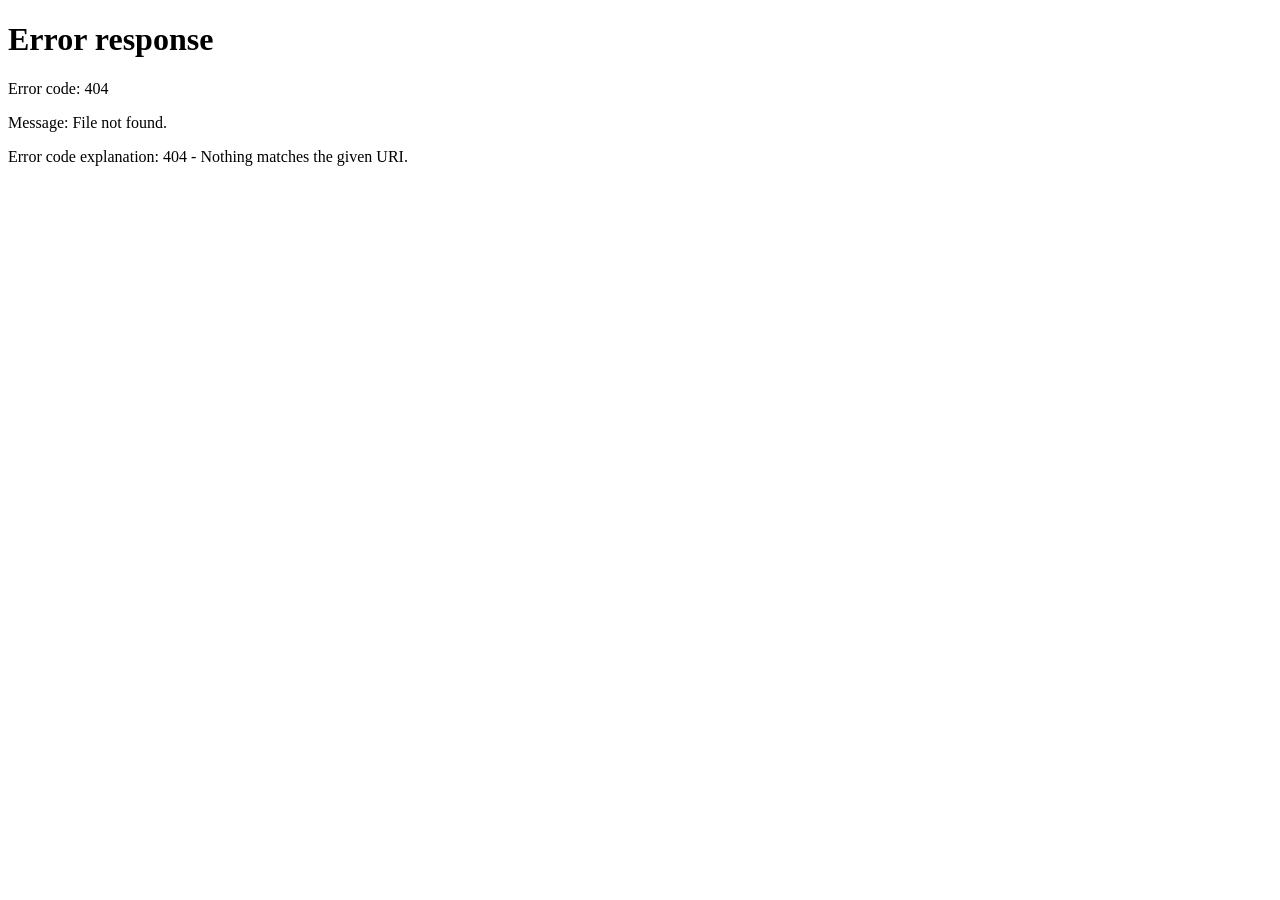
==== commit 1d2e05d7: "Adiciona login e contas de usuário" ====
--- a/static/index.html
+++ b/static/index.html
@@ -27,6 +27,7 @@
     <button class="tab" id="tab-buscar" data-tab="buscar"><span class="ico" data-i="search"></span><span class="tab-t">Buscar</span></button>
     <button class="tab" id="tab-playlists" data-tab="playlists"><span class="ico" data-i="list"></span><span class="tab-t">Playlists</span></button>
     <button class="tab" id="tab-priv" data-tab="priv"><span class="ico" data-i="shield"></span><span class="tab-t">Privacidade</span></button>
+    <button class="tab" id="tab-conta" type="button"><span class="ico" data-i="user"></span><span class="tab-t">Entrar</span></button>
   </nav>
   <button class="tema-btn tema-topo tema-fixo" id="tab-tema" type="button"></button>
   <main class="tela" id="app" aria-live="polite"></main>
@@ -59,7 +60,7 @@
     <button class="btn btn-sec" id="conf-ok" type="button"></button>
   </div>
 </dialog>
-<script>fetch("/api/health").then(r => r.json()).then(h => { if (h.ao_vivo) document.getElementById("credito").hidden = false; }).catch(() => {});</script>
+<script>fetch("/api/health").then(r => r.json()).then(h => { if (h.ao_vivo) { document.getElementById("credito").hidden = false; document.documentElement.dataset.aovivo = "1"; } }).catch(() => {});</script>
 <script src="/static/app.js"></script>
 </body>
 </html>
--- a/static/style.css
+++ b/static/style.css
@@ -45,7 +45,7 @@
 .app{min-height:100vh;min-height:100dvh;display:flex;flex-direction:column}
 .tela{order:1;flex:1;width:100%;max-width:1200px;margin:0 auto;padding:18px 18px 20px;display:flex;flex-direction:column;gap:16px;min-width:0}
 body:not(.tecnico) .so-tec{display:none!important}
-body:not(.tecnico) .th,body:not(.tecnico) .tr{grid-template-columns:48px minmax(0,1fr) 96px}
+body:not(.tecnico) .th,body:not(.tecnico) .tr{grid-template-columns:48px minmax(0,1fr) 170px}
 
 /* menu lateral: sempre à esquerda. No PC, largo com ícone + texto; no celular, uma faixa estreita só com ícones */
 .app{flex-direction:row}
@@ -164,7 +164,7 @@
 
 /* ---------- biblioteca (resultados e playlists) ---------- */
 .tabela{display:flex;flex-direction:column}
-.th,.tr{display:grid;grid-template-columns:48px minmax(0,1fr) 70px 64px 76px 96px;align-items:center;column-gap:14px;padding:0 16px}
+.th,.tr{display:grid;grid-template-columns:48px minmax(0,1fr) 70px 64px 76px 170px;align-items:center;column-gap:14px;padding:0 16px}
 .th{min-height:38px;border-bottom:1px solid var(--linha);color:var(--apagado);font-size:14px;font-weight:600}
 .tr{min-height:72px;border-bottom:1px solid var(--linha)}
 .tr:last-child{border-bottom:0}
@@ -270,8 +270,11 @@
 .transporte .btn{min-height:56px;font-size:17px;padding:0 18px}
 .transporte .btn-pri{flex:1;font-size:18px}
 .transporte .btn .ic{width:20px;height:20px}
-@media (max-width:559px){.transporte{gap:6px}.transporte .btn{min-width:0;padding:0 8px;gap:5px;font-size:15px;min-height:54px}.transporte .btn .ic{width:18px;height:18px}.transporte .rot-s{display:none}.transporte .btn-pri{flex:1 1 auto;font-size:17px}}
+.transporte .btn.so-ico.btn-pri{flex:0 0 auto;margin-left:0}   /* Curtir curtido: continua do tamanho dos outros */
+@media (max-width:559px){.transporte{gap:6px}.transporte .btn{min-width:0;padding:0 8px;gap:5px;font-size:15px;min-height:54px;flex:1 1 0}.transporte .btn .ic{width:20px;height:20px}.transporte .rot-s{display:none}.transporte .btn.so-ico{flex:0 0 52px;padding:0}.transporte .btn.so-ico.btn-pri{flex:0 0 52px}.transporte .btn-pri{flex:1.2 1 0;font-size:16px}}
 @media (min-width:900px){.transporte .btn-pri{flex:0 1 280px;margin-left:auto}}
+@media (max-width:389px){.transporte .btn{padding:0 6px;font-size:14px}.transporte .btn .ic{width:18px;height:18px}.transporte .btn.so-ico,.transporte .btn.so-ico.btn-pri{flex:0 0 46px;padding:0}.transporte .btn-pri{flex:1.1 1 0;font-size:15px}}
+@media (max-width:339px){.transporte #b-aceitar .ic{display:none}}
 
 /* salvar, playlist ---------------------------------------------------- */
 .campo-l{font-size:15px;color:var(--mudo);font-weight:500;margin-bottom:-4px}
@@ -553,3 +556,35 @@
 
 /* atualização do Modo DJ sem reanimar a tela inteira (o anel e o equalizador continuam animando) */
 #app.sem-anim>*,#app.sem-anim .tr,#app.sem-anim .item{animation:none}
+
+/* botão "Ouvir": rótulo + dois ícones (Spotify, YouTube) que abrem a faixa em outra aba */
+.ouvir{display:inline-flex;align-items:center;gap:6px;margin-top:6px}
+.ouvir-t{display:inline-flex;align-items:center;gap:5px;color:var(--mudo);font-size:13px;font-weight:600;margin-right:2px}
+.ouvir-t .ic{width:15px;height:15px}
+.ouv{display:inline-grid;place-items:center;width:34px;height:34px;border:1px solid var(--linha-forte);border-radius:50%;background:var(--painel)}
+.ouv svg{width:20px;height:20px}
+.ouv:hover{background:var(--painel-2);border-color:var(--indigo-claro)}
+.ouv:focus-visible{outline:2px solid var(--indigo-claro);outline-offset:2px}
+@media (pointer:coarse){.ouv{width:40px;height:40px}.ouv svg{width:22px;height:22px}}
+
+/* resultados no celular: título com a largura toda; BPM/chave/energia e o botão ficam numa linha embaixo */
+@media (max-width:719px){
+  .tr,body:not(.tecnico) .tr{grid-template-columns:26px minmax(0,1fr) auto;grid-template-areas:"n t t" "n m b";
+    column-gap:10px;row-gap:10px;padding:14px 12px;align-items:center}
+  .tr .tx{align-items:flex-start;gap:12px}
+  .tr .tit{font-size:17px}
+  .tr .acao{justify-self:end}
+  .tr .acao .btn{padding:0 14px}
+  .tr .meta{min-width:0;flex-wrap:wrap;gap:6px 12px}
+}
+@media (max-width:359px){
+  .tr,body:not(.tecnico) .tr{grid-template-areas:"n t t" "n m m" "n b b"}
+  .tr .acao{justify-self:stretch}
+  .tr .acao .btn{width:100%}
+}
+
+/* crédito da GetSongBPM (exigido pela licença): aparece só no modo ao vivo */
+.cred-bpm{display:none}
+html[data-aovivo] .cred-bpm{display:inline}
+.rodape-nota a{color:inherit;text-decoration:underline}
+
